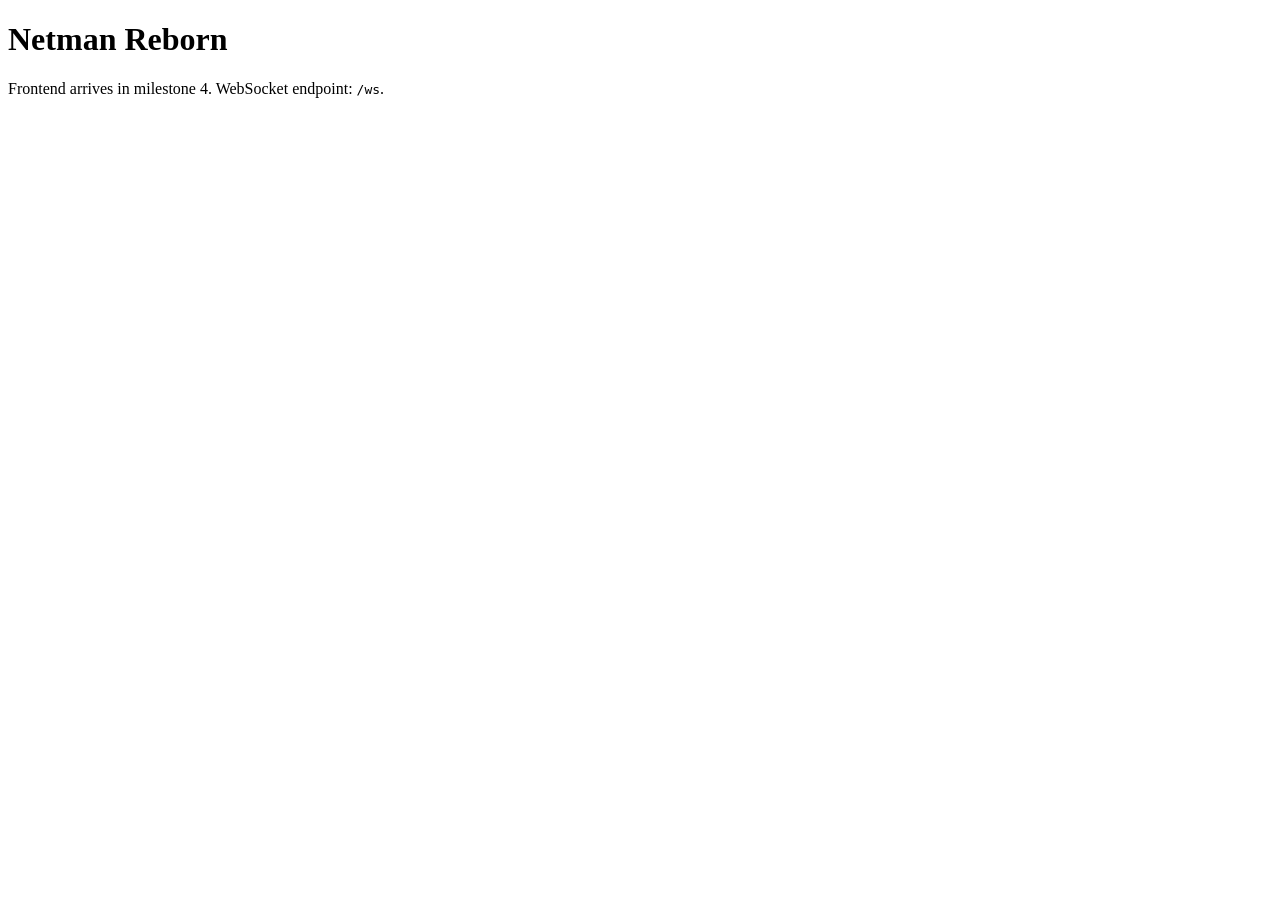
==== static/index.html @ 0f3109fd "Milestone 3: axum server + WebSocket graph deltas - wsproto: type-tagged serde Delta enum (upsert/re" ====
<!doctype html>
<html lang="en">
<head>
  <meta charset="utf-8">
  <title>Netman Reborn</title>
</head>
<body>
  <h1>Netman Reborn</h1>
  <p>Frontend arrives in milestone 4. WebSocket endpoint: <code>/ws</code>.</p>
</body>
</html>
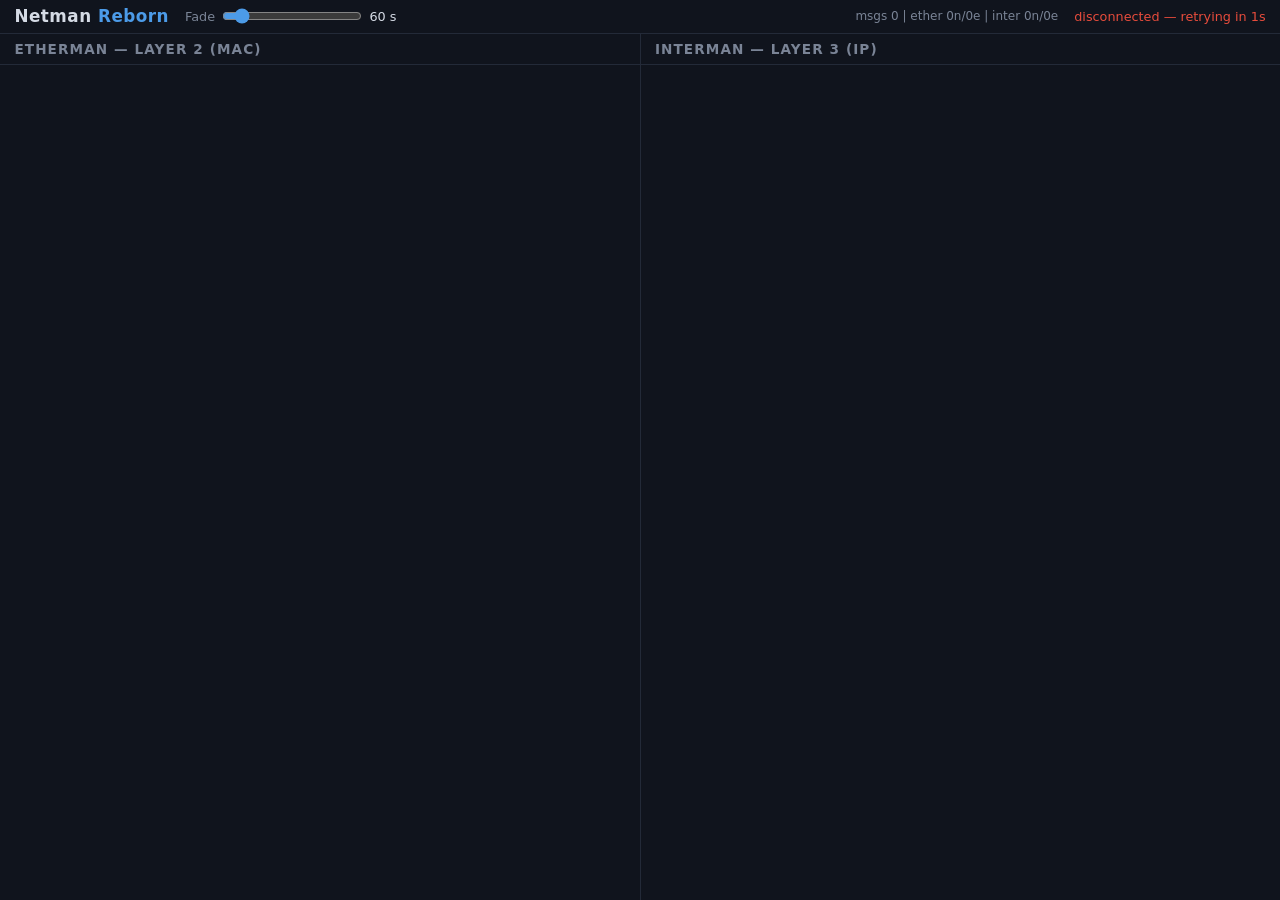
==== commit 3d0b9611: "Fade timeout: server-side sweep + UI slider (milestone 5, part 1) - wsproto: ClientCommand::SetFade " ====
--- a/static/index.html
+++ b/static/index.html
@@ -2,10 +2,34 @@
 <html lang="en">
 <head>
   <meta charset="utf-8">
-  <title>Netman Reborn</title>
+  <meta name="viewport" content="width=device-width, initial-scale=1">
+  <title>Netman Reborn — Etherman + Interman</title>
+  <link rel="stylesheet" href="style.css">
 </head>
 <body>
-  <h1>Netman Reborn</h1>
-  <p>Frontend arrives in milestone 4. WebSocket endpoint: <code>/ws</code>.</p>
+  <header id="topbar">
+    <span id="title">Netman <em>Reborn</em></span>
+    <label id="fade-control" title="Nodes and their links disappear after this many seconds without traffic">
+      Fade
+      <input type="range" id="fade" min="5" max="600" step="5" value="60">
+      <span id="fade-value">60&nbsp;s</span>
+    </label>
+    <span id="debug"></span>
+    <span id="status" class="disconnected">connecting…</span>
+  </header>
+  <main id="panels">
+    <section class="panel">
+      <h2>Etherman — Layer 2 (MAC)</h2>
+      <div id="graph-ether" class="graph"></div>
+    </section>
+    <section class="panel">
+      <h2>Interman — Layer 3 (IP)</h2>
+      <div id="graph-inter" class="graph"></div>
+    </section>
+  </main>
+  <script src="vendor/graphology.umd.min.js"></script>
+  <script src="vendor/graphology-library.min.js"></script>
+  <script src="vendor/sigma.min.js"></script>
+  <script src="app.js"></script>
 </body>
 </html>
--- a/static/style.css
+++ b/static/style.css
@@ -0,0 +1,87 @@
+/* Netman Reborn — deux panneaux côte à côte sur fond sombre (hommage X11). */
+
+:root {
+  --bg: #0b0e14;
+  --panel-bg: #10141d;
+  --panel-border: #232a38;
+  --fg: #d5dbe5;
+  --muted: #7a8496;
+  --accent: #4c9be8;
+}
+
+* { box-sizing: border-box; margin: 0; padding: 0; }
+
+html, body {
+  height: 100%;
+  background: var(--bg);
+  color: var(--fg);
+  font-family: "Segoe UI", system-ui, sans-serif;
+  overflow: hidden;
+}
+
+body { display: flex; flex-direction: column; }
+
+#topbar {
+  display: flex;
+  align-items: center;
+  gap: 1rem;
+  padding: 0.4rem 0.9rem;
+  border-bottom: 1px solid var(--panel-border);
+  background: var(--panel-bg);
+}
+
+#title { font-size: 1.05rem; font-weight: 600; letter-spacing: 0.03em; }
+#title em { color: var(--accent); font-style: normal; }
+
+#fade-control {
+  display: flex;
+  align-items: center;
+  gap: 0.45rem;
+  font-size: 0.8rem;
+  color: var(--muted);
+}
+
+#fade-control input[type="range"] {
+  width: 140px;
+  accent-color: var(--accent);
+}
+
+#fade-value {
+  min-width: 3.2em;
+  color: var(--fg);
+  font-variant-numeric: tabular-nums;
+}
+
+#debug { margin-left: auto; font-size: 0.75rem; color: var(--muted); }
+#status { font-size: 0.8rem; }
+#status.connected { color: #2ecc71; }
+#status.disconnected { color: #e74c3c; }
+
+#panels {
+  flex: 1;
+  display: grid;
+  grid-template-columns: 1fr 1fr;
+  gap: 1px;
+  background: var(--panel-border);
+  min-height: 0;
+}
+
+.panel {
+  display: flex;
+  flex-direction: column;
+  background: var(--panel-bg);
+  min-width: 0;
+  min-height: 0;
+}
+
+.panel h2 {
+  font-size: 0.85rem;
+  font-weight: 600;
+  color: var(--muted);
+  text-transform: uppercase;
+  letter-spacing: 0.08em;
+  padding: 0.45rem 0.9rem;
+  border-bottom: 1px solid var(--panel-border);
+}
+
+.graph { flex: 1; min-height: 0; }
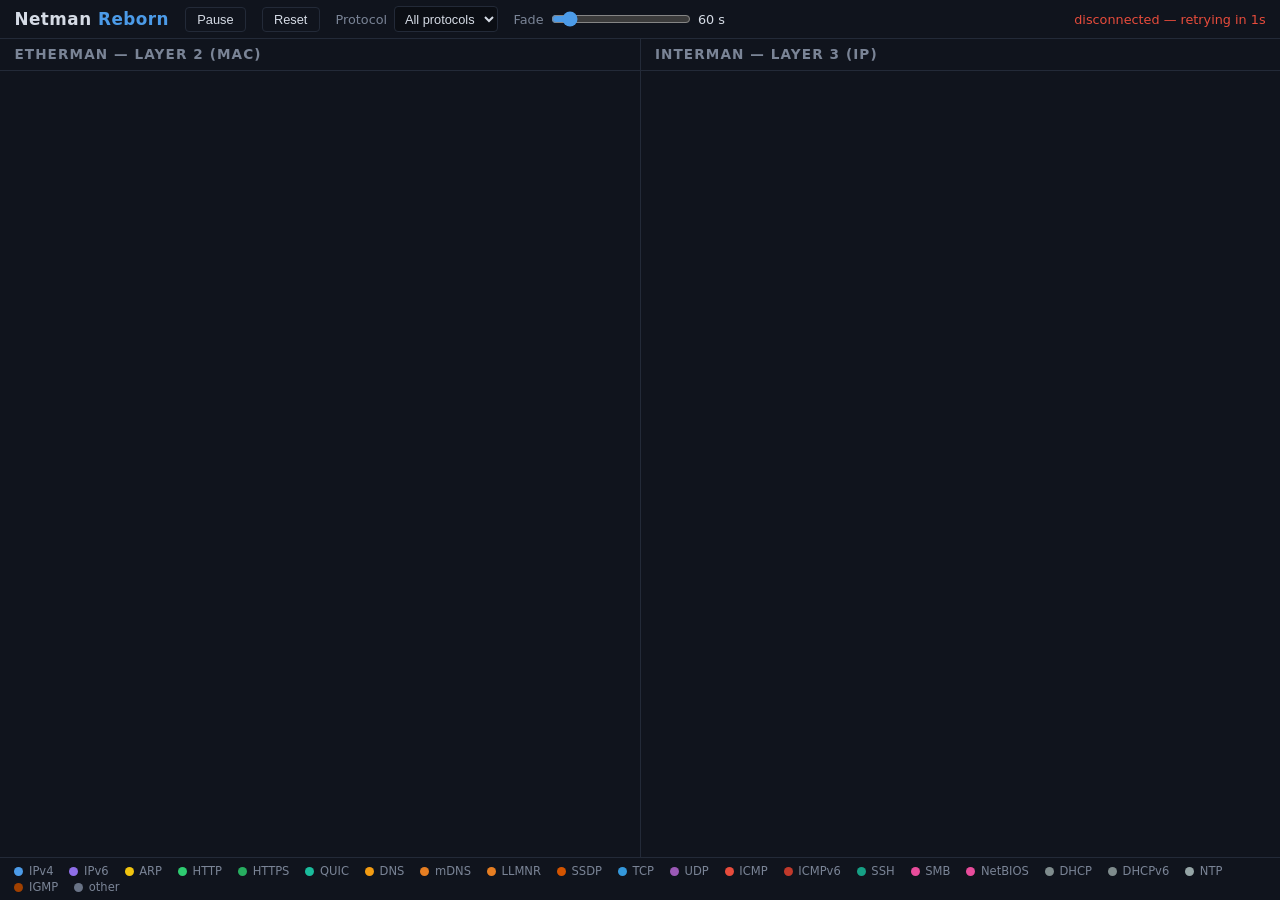
==== commit 465f4d50: "Milestone 5 complete: OUI vendors, controls, legend, README, release - resolve/oui: Wireshark manuf " ====
--- a/static/index.html
+++ b/static/index.html
@@ -9,12 +9,17 @@
 <body>
   <header id="topbar">
     <span id="title">Netman <em>Reborn</em></span>
+    <button id="pause" title="Freeze both views (traffic keeps being captured)">Pause</button>
+    <button id="reset" title="Clear both views and rebuild from the current server state">Reset</button>
+    <label id="filter-control" title="Highlight a single protocol">
+      Protocol
+      <select id="filter"><option value="">All protocols</option></select>
+    </label>
     <label id="fade-control" title="Nodes and their links disappear after this many seconds without traffic">
       Fade
       <input type="range" id="fade" min="5" max="600" step="5" value="60">
       <span id="fade-value">60&nbsp;s</span>
     </label>
-    <span id="debug"></span>
     <span id="status" class="disconnected">connecting…</span>
   </header>
   <main id="panels">
@@ -27,6 +32,7 @@
       <div id="graph-inter" class="graph"></div>
     </section>
   </main>
+  <footer id="legend"></footer>
   <script src="vendor/graphology.umd.min.js"></script>
   <script src="vendor/graphology-library.min.js"></script>
   <script src="vendor/sigma.min.js"></script>
--- a/static/style.css
+++ b/static/style.css
@@ -33,12 +33,34 @@
 #title { font-size: 1.05rem; font-weight: 600; letter-spacing: 0.03em; }
 #title em { color: var(--accent); font-style: normal; }
 
-#fade-control {
+#topbar button {
+  background: transparent;
+  border: 1px solid var(--panel-border);
+  border-radius: 4px;
+  color: var(--fg);
+  font-size: 0.8rem;
+  padding: 0.25rem 0.7rem;
+  cursor: pointer;
+}
+
+#topbar button:hover { border-color: var(--accent); }
+#topbar button.active { background: var(--accent); border-color: var(--accent); color: #fff; }
+
+#filter-control, #fade-control {
   display: flex;
   align-items: center;
   gap: 0.45rem;
   font-size: 0.8rem;
   color: var(--muted);
+}
+
+#filter-control select {
+  background: var(--bg);
+  color: var(--fg);
+  border: 1px solid var(--panel-border);
+  border-radius: 4px;
+  font-size: 0.8rem;
+  padding: 0.2rem 0.35rem;
 }
 
 #fade-control input[type="range"] {
@@ -52,8 +74,7 @@
   font-variant-numeric: tabular-nums;
 }
 
-#debug { margin-left: auto; font-size: 0.75rem; color: var(--muted); }
-#status { font-size: 0.8rem; }
+#status { margin-left: auto; font-size: 0.8rem; }
 #status.connected { color: #2ecc71; }
 #status.disconnected { color: #e74c3c; }
 
@@ -85,3 +106,24 @@
 }
 
 .graph { flex: 1; min-height: 0; }
+
+/* Légende des couleurs de protocole (mapping visuel fixe). */
+#legend {
+  display: flex;
+  flex-wrap: wrap;
+  gap: 0.15rem 1rem;
+  padding: 0.35rem 0.9rem;
+  border-top: 1px solid var(--panel-border);
+  background: var(--panel-bg);
+  font-size: 0.72rem;
+  color: var(--muted);
+}
+
+.legend-item { display: flex; align-items: center; gap: 0.35rem; }
+
+.legend-dot {
+  width: 9px;
+  height: 9px;
+  border-radius: 50%;
+  display: inline-block;
+}
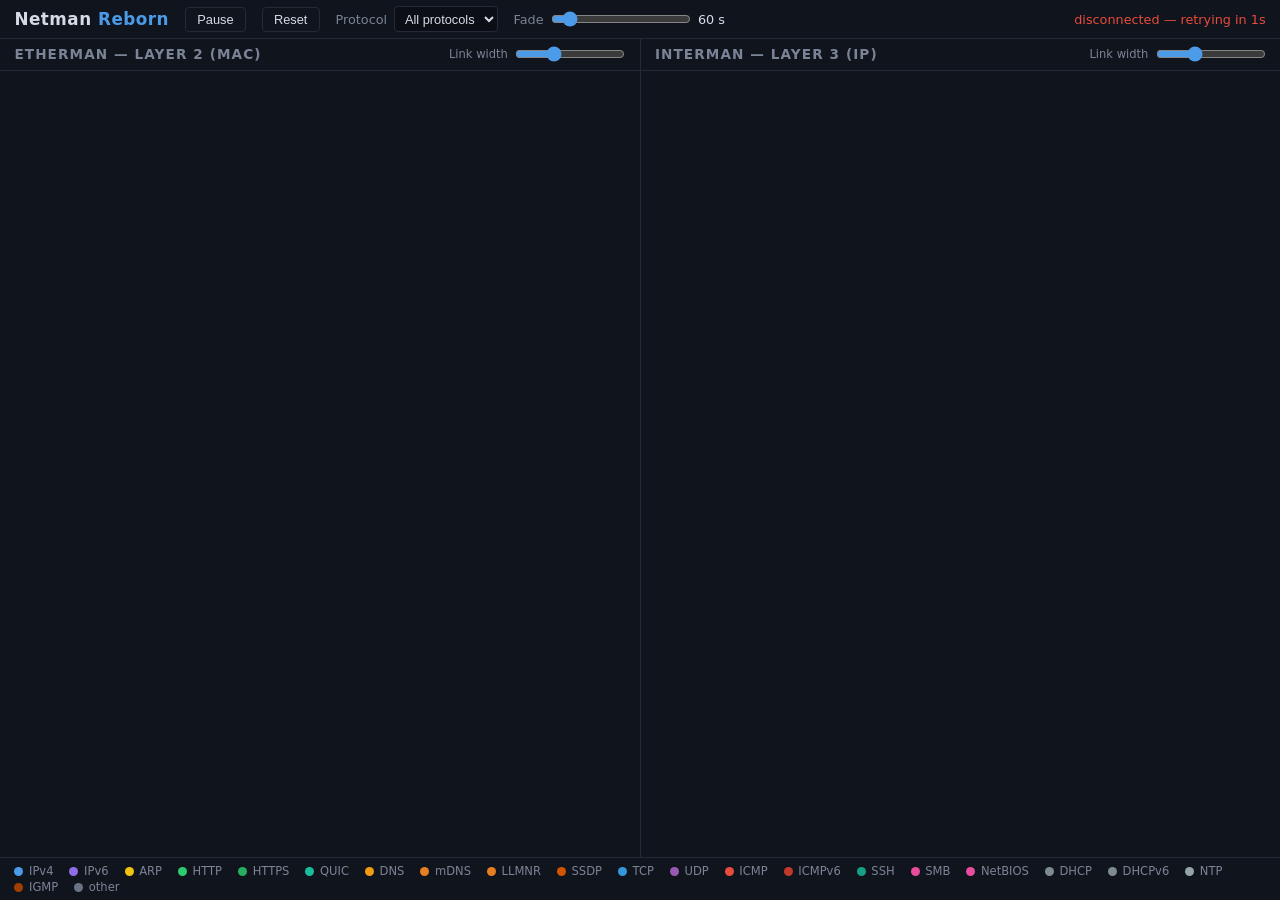
==== commit 30fca287: "Edge width now maps observed throughput, with a per-view amplifier slider - Client derives a smoothe" ====
--- a/static/index.html
+++ b/static/index.html
@@ -24,11 +24,21 @@
   </header>
   <main id="panels">
     <section class="panel">
-      <h2>Etherman — Layer 2 (MAC)</h2>
+      <h2>Etherman — Layer 2 (MAC)
+        <label class="width-control" title="Link width reflects observed throughput — amplify or reduce the effect">
+          Link width
+          <input type="range" id="width-ether" min="0" max="3" step="0.1" value="1">
+        </label>
+      </h2>
       <div id="graph-ether" class="graph"></div>
     </section>
     <section class="panel">
-      <h2>Interman — Layer 3 (IP)</h2>
+      <h2>Interman — Layer 3 (IP)
+        <label class="width-control" title="Link width reflects observed throughput — amplify or reduce the effect">
+          Link width
+          <input type="range" id="width-inter" min="0" max="3" step="0.1" value="1">
+        </label>
+      </h2>
       <div id="graph-inter" class="graph"></div>
     </section>
   </main>
--- a/static/style.css
+++ b/static/style.css
@@ -96,6 +96,9 @@
 }
 
 .panel h2 {
+  display: flex;
+  align-items: center;
+  justify-content: space-between;
   font-size: 0.85rem;
   font-weight: 600;
   color: var(--muted);
@@ -103,6 +106,21 @@
   letter-spacing: 0.08em;
   padding: 0.45rem 0.9rem;
   border-bottom: 1px solid var(--panel-border);
+}
+
+.width-control {
+  display: flex;
+  align-items: center;
+  gap: 0.45rem;
+  font-size: 0.72rem;
+  font-weight: 400;
+  text-transform: none;
+  letter-spacing: normal;
+}
+
+.width-control input[type="range"] {
+  width: 110px;
+  accent-color: var(--accent);
 }
 
 .graph { flex: 1; min-height: 0; }
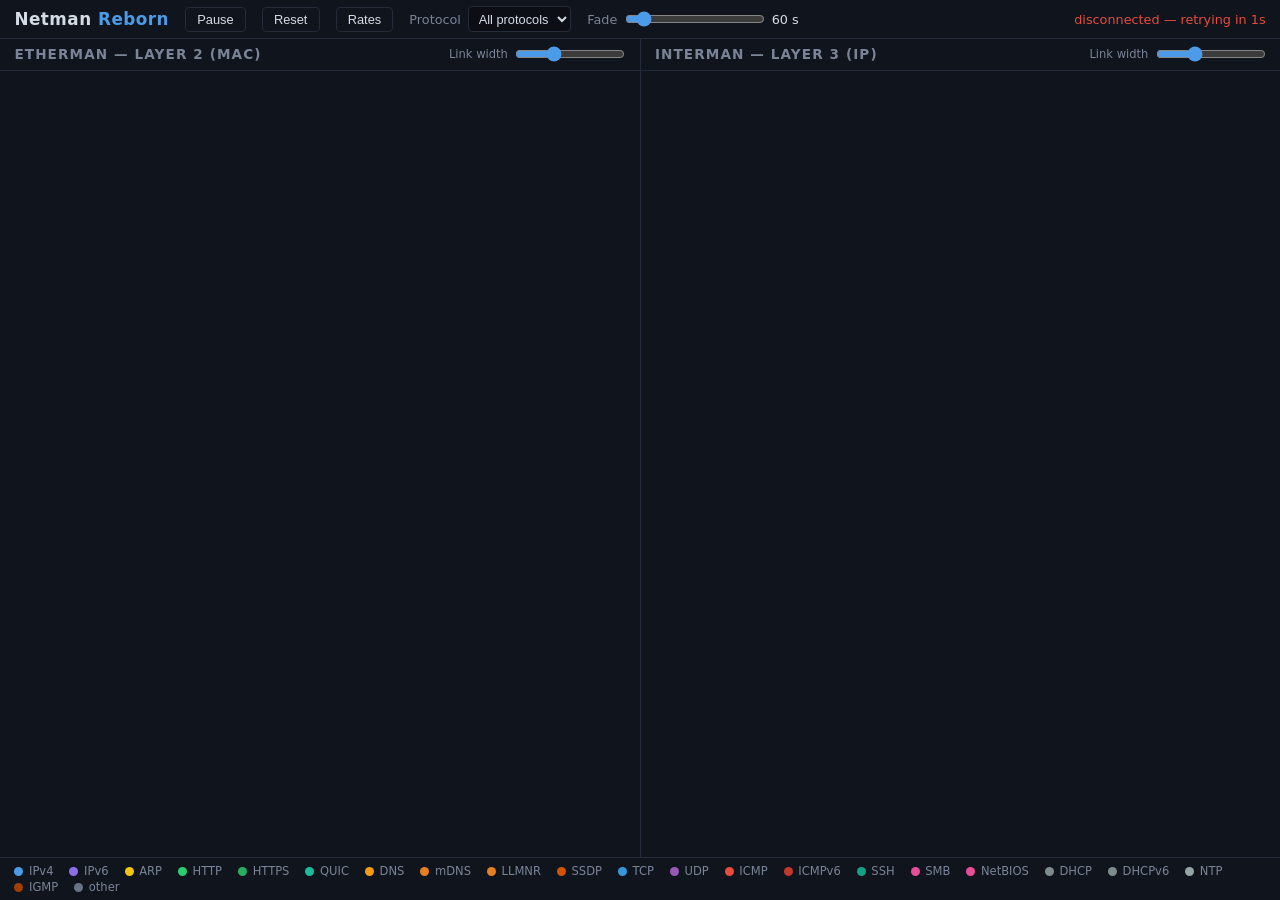
==== commit e2b087d9: "Rates button (avg two-way rate on links) + node hover tooltip with in/out Contract change (backend +" ====
--- a/static/index.html
+++ b/static/index.html
@@ -11,6 +11,7 @@
     <span id="title">Netman <em>Reborn</em></span>
     <button id="pause" title="Freeze both views (traffic keeps being captured)">Pause</button>
     <button id="reset" title="Clear both views and rebuild from the current server state">Reset</button>
+    <button id="rates" title="Show the average two-way rate on every link">Rates</button>
     <label id="filter-control" title="Highlight a single protocol">
       Protocol
       <select id="filter"><option value="">All protocols</option></select>
@@ -43,6 +44,7 @@
     </section>
   </main>
   <footer id="legend"></footer>
+  <div id="tooltip" hidden></div>
   <script src="vendor/graphology.umd.min.js"></script>
   <script src="vendor/graphology-library.min.js"></script>
   <script src="vendor/sigma.min.js"></script>
--- a/static/style.css
+++ b/static/style.css
@@ -145,3 +145,21 @@
   border-radius: 50%;
   display: inline-block;
 }
+
+/* Tooltip de survol des nœuds (identité + débits in/out). */
+#tooltip {
+  position: fixed;
+  z-index: 10;
+  pointer-events: none;
+  background: #1a2029f2;
+  border: 1px solid var(--panel-border);
+  border-radius: 5px;
+  padding: 0.45rem 0.6rem;
+  font-size: 0.78rem;
+  line-height: 1.45;
+  color: var(--fg);
+  max-width: 340px;
+  white-space: nowrap;
+}
+
+#tooltip strong { color: var(--accent); }
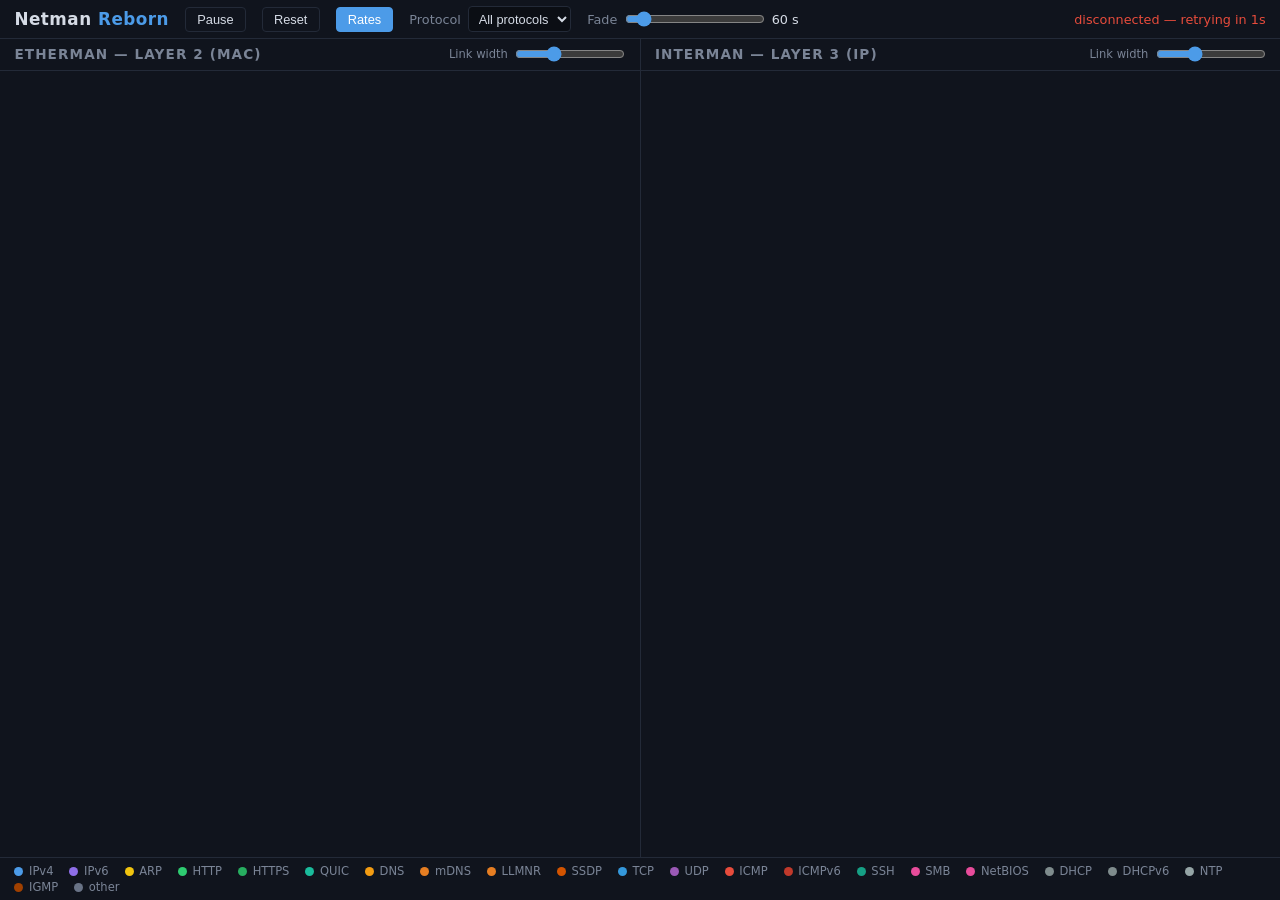
==== commit 83425217: "Rates on by default; averages span first-to-last observed packet - Rates toggle starts active (butto" ====
--- a/static/index.html
+++ b/static/index.html
@@ -11,7 +11,7 @@
     <span id="title">Netman <em>Reborn</em></span>
     <button id="pause" title="Freeze both views (traffic keeps being captured)">Pause</button>
     <button id="reset" title="Clear both views and rebuild from the current server state">Reset</button>
-    <button id="rates" title="Show the average two-way rate on every link">Rates</button>
+    <button id="rates" class="active" title="Show the average two-way rate on every link">Rates</button>
     <label id="filter-control" title="Highlight a single protocol">
       Protocol
       <select id="filter"><option value="">All protocols</option></select>
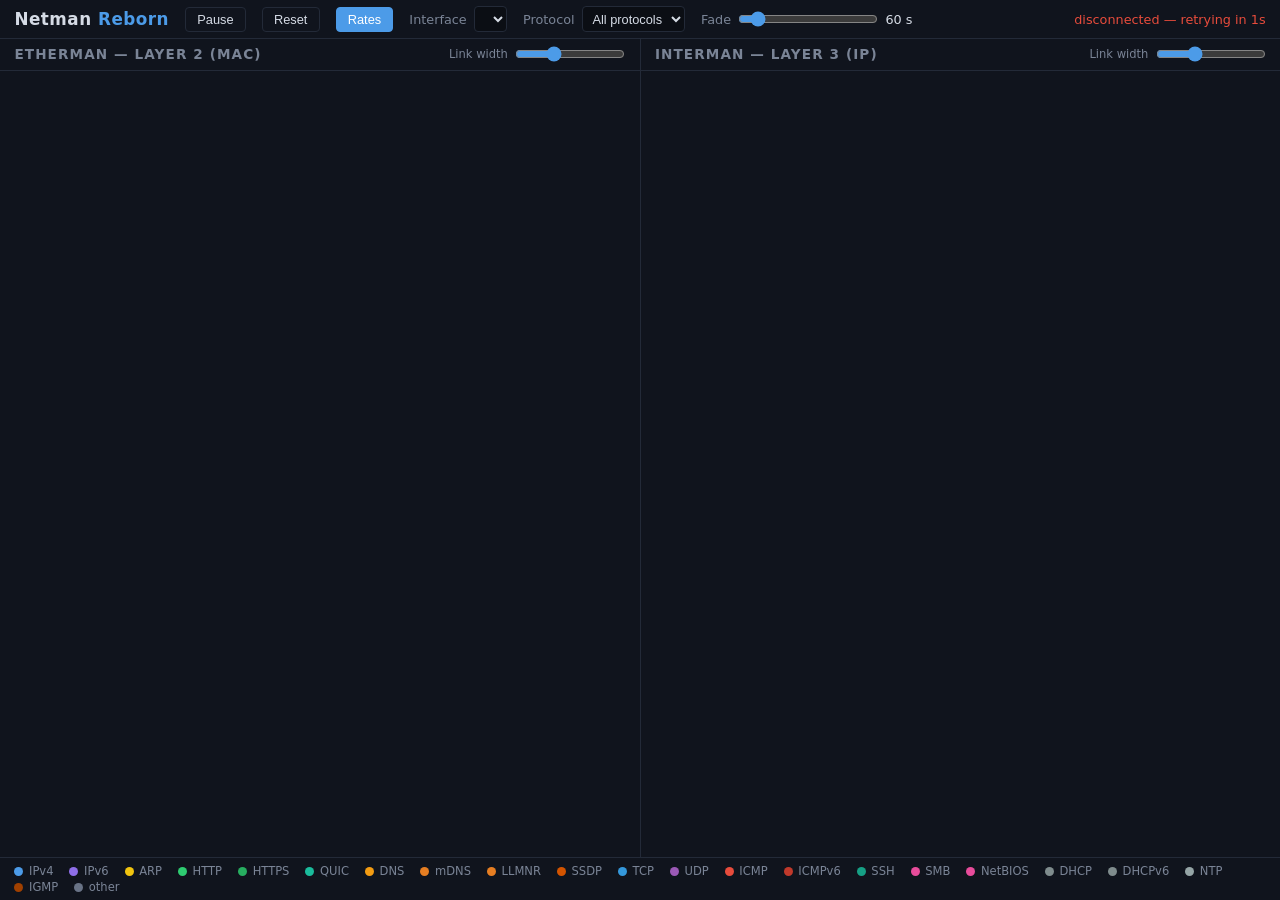
==== commit acbe4a64: "Select or switch the capture interface from the browser - capture::Controller: stop+join the current" ====
--- a/static/index.html
+++ b/static/index.html
@@ -12,6 +12,10 @@
     <button id="pause" title="Freeze both views (traffic keeps being captured)">Pause</button>
     <button id="reset" title="Clear both views and rebuild from the current server state">Reset</button>
     <button id="rates" class="active" title="Show the average two-way rate on every link">Rates</button>
+    <label id="iface-control" title="Capture interface (switching restarts the capture)" hidden>
+      Interface
+      <select id="iface"></select>
+    </label>
     <label id="filter-control" title="Highlight a single protocol">
       Protocol
       <select id="filter"><option value="">All protocols</option></select>
--- a/static/style.css
+++ b/static/style.css
@@ -46,7 +46,7 @@
 #topbar button:hover { border-color: var(--accent); }
 #topbar button.active { background: var(--accent); border-color: var(--accent); color: #fff; }
 
-#filter-control, #fade-control {
+#iface-control, #filter-control, #fade-control {
   display: flex;
   align-items: center;
   gap: 0.45rem;
@@ -54,7 +54,11 @@
   color: var(--muted);
 }
 
-#filter-control select {
+#iface-control select {
+  max-width: 260px;
+}
+
+#iface-control select, #filter-control select {
   background: var(--bg);
   color: var(--fg);
   border: 1px solid var(--panel-border);
